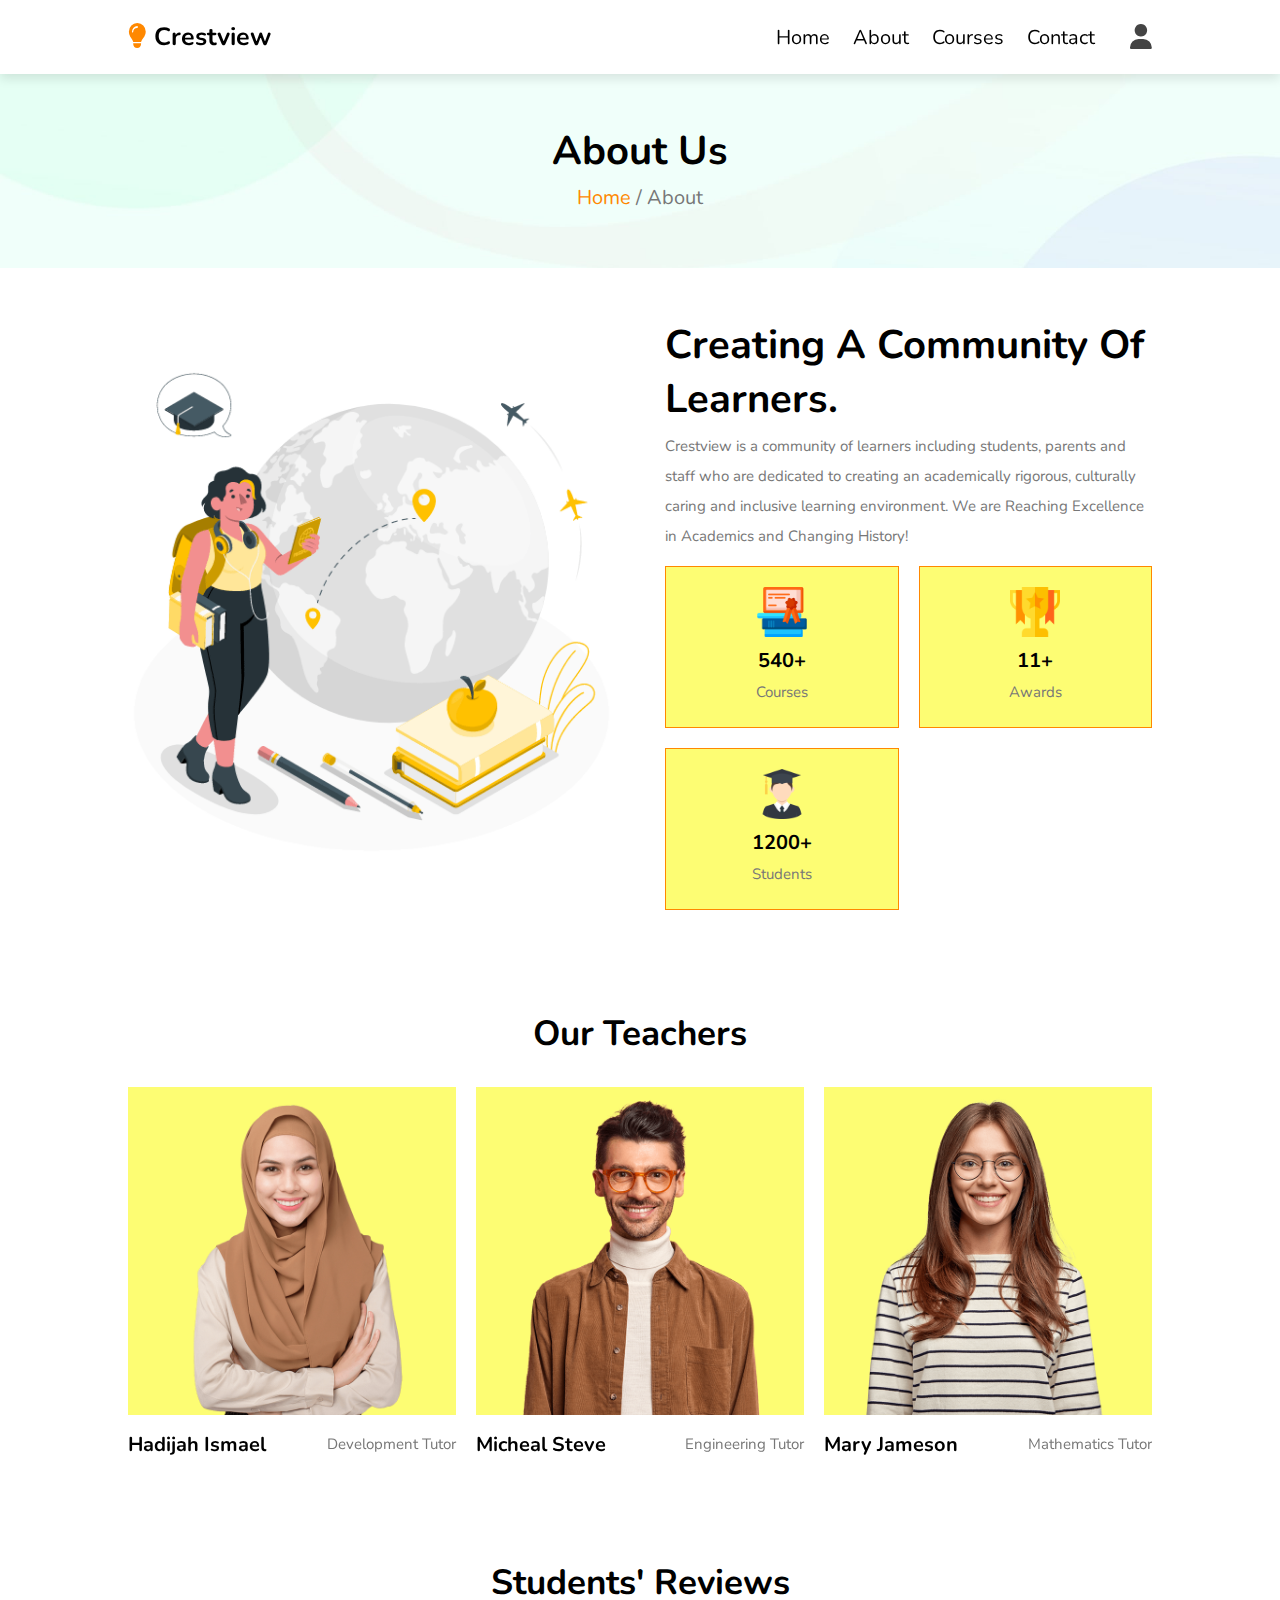
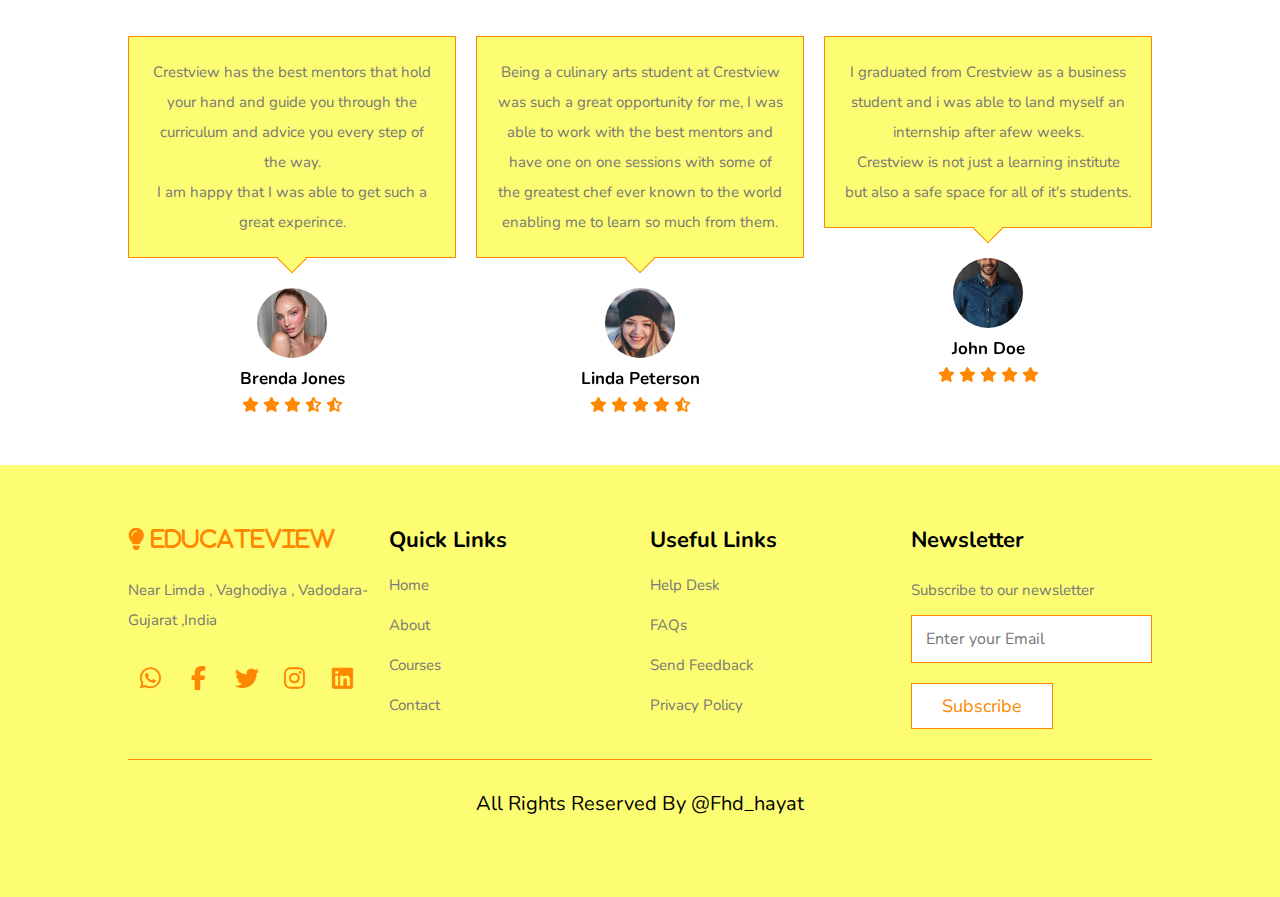
==== school-website/about.html @ 535faa91 "Lets Complete This" ====
<!DOCTYPE html>
<html lang="en">
<head>
    <meta charset="UTF-8">
    <meta http-equiv="X-UA-Compatible" content="IE=edge">
    <meta name="viewport" content="width=device-width, initial-scale=1.0">
    
    <title>SCHOOL-WEBSITE</title>

    <!-- css link -->
    <link rel="stylesheet" href="css/style.css">

     <!-- swiper css link -->
     <link rel="stylesheet" href="https://cdn.jsdelivr.net/npm/swiper@8/swiper-bundle.min.css"/>

    <!-- font awesome link -->
    <link rel="stylesheet" href="https://cdnjs.cloudflare.com/ajax/libs/font-awesome/6.2.1/css/all.min.css">
</head>
<body>
    <!-- begin header section-->
    <header class="header">
        <a href="#" class="logo">
            <i class="fas fa-lightbulb"></i> Crestview
        </a>

        <nav class="navbar">
            <div id="close-navbar" class="fas fa-times"></div>
            <a href="index.html">Home</a>
            <a href="about.html">About</a>
            <a href="courses.html">Courses</a>
            <a href="contact.html">Contact</a>
        </nav>

        <div class="icons">
            <div id="account-btn" class="fas fa-user"></div>
            <div id="menu-btn" class="fas fa-bars"></div>
        </div>
    </header>


    <!-- start account-form section -->
    <div class="account-form">

        <div id="close-form" class="fas fa-times"></div>

        <div class="buttons">
            <span class="btn active login-btn">Login</span>
            <span class="btn register-btn">Register</span>
        </div>
        <form class="login-form active" action="">
            
            <h3>Login now</h3>
            <input type="email" placeholder="Enter your email" class="box">
            <input type="password" placeholder="Enter your password" class="box">
            <div class="flex">
                <input type="checkbox" name="" id="remember-me">
                <label for="remember-me">Remember me</label>
                <a href="#">Forgot password</a>
            </div>
            <input type="submit" value="login now" class="btn">
        </form>

        <form class="register-form" action="">
            <h3>register now</h3>
            <input type="email" placeholder="Enter your email" class="box">
            <input type="password" placeholder="Enter your password" class="box">
            <input type="password" placeholder="Confirm your password" class="box">
            <input type="submit" value="Register now" class="btn">
        </form>
    </div> 
    <!-- end account-form section -->
    <!-- end header section-->

    <section class="heading-link">

        <h3>About Us</h3>
        <p><a href="index.html">Home</a> / About</p>

    </section>

    <!-- start of about section -->

    <section class="about">

        <div class="image">
            <img src="images/Study abroad.gif" alt="">
        </div>

        <div class="content">
            <h3 class="about-title">Creating a community of learners.</h3>
            <p>
                Crestview is a community of learners including students, 
                parents and staff who are dedicated to creating an academically rigorous, 
                culturally caring and inclusive learning environment. We are Reaching 
                Excellence in Academics and Changing History!
            </p>

            <div class="icons-container">
                <div class="icons">
                    <img src="images/about-icon-1.png" alt="">
                    <h3>540+</h3>
                    <span>Courses</span>
                </div>

                <div class="icons">
                    <img src="images/about-icon-2.png" alt="">
                    <h3>11+</h3>
                    <span>Awards</span>
                </div>
          
                <div class="icons">
                    <img src="images/about-icon-3.png" alt="">
                    <h3>1200+</h3>
                    <span>Students</span>
                </div>
            </div>

        </div>

    </section>

    <!-- start of about section -->


    <!-- start of teacher's section -->
    
    <section class="teachers">
        <h1 class="heading">Our Teachers</h1>

        <div class="swiper teachers-slider">

            <div class="swiper-wrapper">

                <div class="swiper-slide slide">
                    <div class="image">
                        <img src="images/teacher-1.png" alt="">
                        <div class="share">
                            <a href="#" class="fab fa-facebook-f"></a>
                            <a href="#" class="fab fa-instagram"></a>
                            <a href="#" class="fab fa-twitter"></a>
                            <a href="#" class="fab fa-linkedin"></a>
                        </div>
                    </div>
                    <div class="content">
                        <h3>Hadijah Ismael</h3>
                        <span>Development Tutor</span>
                    </div>
                </div>

                <div class="swiper-slide slide">
                    <div class="image">
                        <img src="images/teacher-2.png" alt="">
                        <div class="share">
                            <a href="#" class="fab fa-facebook-f"></a>
                            <a href="#" class="fab fa-instagram"></a>
                            <a href="#" class="fab fa-twitter"></a>
                            <a href="#" class="fab fa-linkedin"></a>
                        </div>
                    </div>
                    <div class="content">
                        <h3>Micheal Steve</h3>
                        <span>Engineering Tutor</span>
                    </div>
                </div>

                <div class="swiper-slide slide">
                    <div class="image">
                        <img src="images/teacher-3.png" alt="">
                        <div class="share">
                            <a href="#" class="fab fa-facebook-f"></a>
                            <a href="#" class="fab fa-instagram"></a>
                            <a href="#" class="fab fa-twitter"></a>
                            <a href="#" class="fab fa-linkedin"></a>
                        </div>
                    </div>
                    <div class="content">
                        <h3>Mary Jameson</h3>
                        <span>Mathematics Tutor</span>
                    </div>
                </div>

                <div class="swiper-slide slide">
                    <div class="image">
                        <img src="images/teacher-4.png" alt="">
                        <div class="share">
                            <a href="#" class="fab fa-facebook-f"></a>
                            <a href="#" class="fab fa-instagram"></a>
                            <a href="#" class="fab fa-twitter"></a>
                            <a href="#" class="fab fa-linkedin"></a>
                        </div>
                    </div>
                    <div class="content">
                        <h3>Stacy Doe</h3>
                        <span>Dancing Tutor</span>
                    </div>
                </div>

                <div class="swiper-slide slide">
                    <div class="image">
                        <img src="images/teacher-5.png" alt="">
                        <div class="share">
                            <a href="#" class="fab fa-facebook-f"></a>
                            <a href="#" class="fab fa-instagram"></a>
                            <a href="#" class="fab fa-twitter"></a>
                            <a href="#" class="fab fa-linkedin"></a>
                        </div>
                    </div>
                    <div class="content">
                        <h3>James Eric</h3>
                        <span>Sciences Tutor</span>
                    </div>
                </div>

                <div class="swiper-slide slide">
                    <div class="image">
                        <img src="images/teacher-6.png" alt="">
                        <div class="share">
                            <a href="#" class="fab fa-facebook-f"></a>
                            <a href="#" class="fab fa-instagram"></a>
                            <a href="#" class="fab fa-twitter"></a>
                            <a href="#" class="fab fa-linkedin"></a>
                        </div>
                    </div>
                    <div class="content">
                        <h3>Anita Jacobs</h3>
                        <span>Design Tutor</span>
                    </div>
                </div>

            </div>

        </div>

    </section>

    <!-- end of teacher's section -->

 
    <!-- start of student review section -->

    <section class="reviews">
        <h1 class="heading">Students' Reviews</h1>

        <div class="swiper reviews-slider">

            <div class="swiper-wrapper">

                <div class="swiper-slide slide">
                    <p>
                        Crestview has the best mentors that hold your hand and guide
                        you through the curriculum and advice you every step of the way.<br/>
                        I am happy that I was able to get such a great experince.
                    </p>
                    <img src="images/pic-1.jpeg" alt="">
                    <h3>Brenda Jones</h3>

                    <div class="stars">
                        <i class="fas fa-star"></i>
                        <i class="fas fa-star"></i>
                        <i class="fas fa-star"></i>
                        <i class="fas fa-star-half-alt"></i>
                        <i class="fas fa-star-half-alt"></i>
                    </div>

                </div>

                <div class="swiper-slide slide">
                    <p>
                        Being a culinary arts student at Crestview was such a great opportunity for me, 
                        I was able to work with the best mentors and have one on one sessions with
                        some of the greatest chef ever known to the world enabling me to learn so much 
                        from them.
                    </p>
                    <img src="images/pic-2.png" alt="">
                    <h3>Linda Peterson</h3>

                    <div class="stars">
                        <i class="fas fa-star"></i>
                        <i class="fas fa-star"></i>
                        <i class="fas fa-star"></i>
                        <i class="fas fa-star"></i>
                        <i class="fas fa-star-half-alt"></i>
                    </div>

                </div>

                <div class="swiper-slide slide">
                    <p>
                        I graduated from Crestview as a business student and i was able to land myself
                        an internship after afew weeks.<br/>
                        Crestview is not just a learning institute but also a safe space for all of it's students.
                    </p>
                    <img src="images/pic-3.jpeg" alt="">
                    <h3>John Doe</h3>

                    <div class="stars">
                        <i class="fas fa-star"></i>
                        <i class="fas fa-star"></i>
                        <i class="fas fa-star"></i>
                        <i class="fas fa-star"></i>
                        <i class="fas fa-star"></i>
                    </div>

                </div>

                <div class="swiper-slide slide">
                    <p>
                        I joined the Software Engineering program at Crestview and I was lucky to be one 
                        of the top in my module and I ended up being a mentor at Crestview, life has never 
                        been the same for me since then. I really enjoy my work here at Crestview.
                    </p>
                    <img src="images/pic-4.png" alt="">
                    <h3>Beverly Mary</h3>

                    <div class="stars">
                        <i class="fas fa-star"></i>
                        <i class="fas fa-star"></i>
                        <i class="fas fa-star"></i>
                        <i class="fas fa-star"></i>
                        <i class="fas fa-star-half-alt"></i>
                    </div>

                </div>

                <div class="swiper-slide slide">
                    <p>
                       After Crestview I was able to open my own dance studio and I am able to share what 
                       I learnt in Crestview to the world.
                       I am really greatful to my mentors who were able to walk with me every step of the way.  
                    </p>
                    <img src="images/pic-5.jpeg" alt="">
                    <h3>Daniel Guzman</h3>

                    <div class="stars">
                        <i class="fas fa-star"></i>
                        <i class="fas fa-star"></i>
                        <i class="fas fa-star"></i>
                        <i class="fas fa-star"></i>
                        <i class="fas fa-star-half-alt"></i>
                    </div>

                </div>

                <div class="swiper-slide slide">
                    <p>
                        When I first joined Crestview I was abit overwhelmed because I had left my country to join the medicine course.
                        I was happy to see that there was diversity in the school and see people from different parts of the country
                        all in one place. 
                    </p>
                    <img src="images/pic-6.png" alt="">
                    <h3>Jia Huan</h3>

                    <div class="stars">
                        <i class="fas fa-star"></i>
                        <i class="fas fa-star"></i>
                        <i class="fas fa-star"></i>
                        <i class="fas fa-star"></i>
                        <i class="fas fa-star-half-alt"></i>
                    </div>

                </div>

            </div> 

        </div>

    </section>

    <!-- end of student review section -->




    <!-- start of footer section -->
    <section class="footer">
        <div class="box-container">
            <div class="box">
                <h3><i class="fas fa-lightbulb"> EducateView</i></h3>
                <p>Near Limda , Vaghodiya , Vadodara- Gujarat ,India</p>
                <div class="share">
                    <a href="#" class="fab fa-whatsapp"></a>
                    <a href="#" class="fab fa-facebook-f"></a>
                    <a href="#" class="fab fa-twitter"></a>
                    <a href="#" class="fab fa-instagram"></a>
                    <a href="#" class="fab fa-linkedin"></a>
                </div>
            </div>

            <div class="box">
                <h3>Quick links</h3>
                <a href="index.html" class="link">Home</a>
                <a href="about.html" class="link">About</a>
                <a href="courses.html" class="link">Courses</a>
                <a href="contact.html" class="link">Contact</a>
            </div>

            <div class="box">
                <h3>useful links</h3>
                <a href="#" class="link">Help Desk</a>
                <a href="#" class="link">FAQs</a>
                <a href="#" class="link">Send Feedback</a>
                <a href="#" class="link">Privacy Policy</a>
            </div>

            <div class="box">
                <h3>Newsletter</h3>
                <p>Subscribe to our newsletter</p>
                <form action="">
                    <input type="email" name="" placeholder="Enter your Email" id="" class="email">
                    <input type="submit" value="subscribe" class="btn">
                </form>
            </div>
        </div>

        <div class="credit">all rights reserved by @fhd_hayat</div>
    </section>
    <!-- end of footer section -->

    <!-- swiper js link -->
    <script src="https://cdn.jsdelivr.net/npm/swiper@8/swiper-bundle.min.js"></script>

   <!-- js file link --> 
   <script src="js/script.js"></script>
</body>
</html>
---- school-website/css/style.css ----
@import url("https://fonts.googleapis.com/css2?family=Nunito:wght@200;300;400;500;600&display=swap");
* {
  font-family: "Nunito", sans-serif;
  margin: 0;
  padding: 0;
  box-sizing: border-box;
  outline: none;
  border: none;
  text-decoration: none;
  transition: all 0.2s linear;
}

img {
  user-select: none;
}

html {
  font-size: 62.5%;
  overflow-x: hidden;
}
html::-webkit-scrollbar {
  width: 1rem;
}
html::-webkit-scrollbar-track {
  background: transparent;
}
html::-webkit-scrollbar-thumb {
  background:  rgb(255, 136, 0);;
}

section {
  padding: 5rem 10%;
}

.heading-link {
  text-align: center;
  background: url(../images/heading-bg.jpg) no-repeat;
  background-size: cover;
  background-position: center;
}
.heading-link h3 {
  font-size: 4rem;
  text-transform: capitalize;
  color: black;
}
.heading-link p {
  font-size: 2rem;
  line-height: 2;
  color: #777;
}
.heading-link p a {
  color: rgb(255, 136, 0);
}
.heading-link p a:hover {
  text-decoration: underline;
}

.heading {
  text-align: center;
  margin-bottom: 3rem;
  font-size: 3.5rem;
  text-transform: capitalize;
  color: black;
}

.btn {
  display: inline-block;
  margin-top: 1rem;
  padding: 1rem 3rem;
  font-size: 1.8rem;
  border: 0.1rem solid rgb(255, 136, 0);
  background: #fff;
  color: rgb(255, 136, 0);
  cursor: pointer;
  text-transform: capitalize;
}
.btn:hover {
  background: rgb(255, 136, 0);
  color: #fff;
  font-size: 2.1rem;
}

.header {
  position: sticky;
  top: 0;
  left: 0;
  right: 0;
  background: #fff;
  box-shadow: 0 0.5rem 1rem rgba(0, 0, 0, 0.1);
  padding: 2rem 10%;
  display: flex;
  align-items: center;
  z-index: 1000;
}
.header .logo {
  margin-right: auto;
  font-size: 2.5rem;
  text-transform: capitalize;
  color: black;
  font-weight: bolder;
}
.header .logo i {
  color: rgb(255, 136, 0);
}
.header .navbar {
  position: relative;
}
.header .navbar #close-navbar {
  position: absolute;
  top: 1.5rem;
  right: 2rem;
  font-size: 4rem;
  cursor: pointer;
  color: #444;
  display: none;
}
.header .navbar #close-navbar:hover {
  transform: rotate(90deg);
}
.header .navbar a {
  margin-right: 2rem;
  font-size: 2rem;
  text-transform: capitalize;
  color: black;
}
.header .navbar a:hover {
  color: rgb(255, 136, 0);
}
.header .icons div {
  cursor: pointer;
  font-size: 2.5rem;
  color: #444;
  margin-left: 1.5rem;
}
.header .icons div:hover {
  color: rgb(255, 136, 0);
}
.header #menu-btn {
  display: none;
}

.account-form {
  position: fixed;
  top: 0;
  right: 105%;
  width: 35rem;
  background: #fff;
  display: flex;
  flex-flow: column;
  gap: 2rem;
  justify-content: center;
  height: 100%;
  z-index: 1200;
  padding: 2rem;
  text-align: center;
}
.account-form.active {
  box-shadow: 0 0 0 100vw rgba(0, 0, 0, 0.8);
  right: 0;
}
.account-form #close-form {
  position: absolute;
  top: 1.5rem;
  right: 2.5rem;
  font-size: 4rem;
  cursor: pointer;
  color: #444;
}
.account-form #close-form:hover {
  transform: rotate(90deg);
}
.account-form form {
  border: 0.1rem solid rgb(255, 136, 0);
  padding: 2rem;
  display: none;
}
.account-form form.active {
  display: block;
}
.account-form form h3 {
  font-size: 2.5rem;
  text-transform: capitalize;
  color: black;
  padding-bottom: 0.5rem;
  text-transform: uppercase;
}
.account-form form .box {
  width: 100%;
  border: 0.1rem solid rgb(255, 136, 0);
  padding: 1.2rem 1.4rem;
  font-size: 1.6rem;
  margin: 0.7rem 0;
}
.account-form form .flex {
  padding: 1rem 0;
  display: flex;
  align-items: center;
  gap: 0.5rem;
}
.account-form form .flex label {
  font-size: 1.5rem;
  color: #777;
  cursor: pointer;
}
.account-form form .flex a {
  font-size: 1.5rem;
  color: #777;
  margin-left: auto;
}
.account-form form .flex a:hover {
  text-decoration: underline;
  color: rgb(255, 136, 0);
}
.account-form form .btn {
  width: 100%;
}
.account-form .buttons .btn {
  margin: 0 0.8rem;
}
.account-form .buttons .btn.active {
  background: rgb(255, 136, 0);
  color: #fff;
}

.home {
  padding: 0;
}
.home .swiper-slide {
  display: flex;
  align-items: center;
  height: 60rem;
  background-size: cover !important;
  background-position: center !important;
}
.home .swiper-slide .content {
  width: 50rem;
}
.home .swiper-slide .content h3 {
  font-size: 5rem;
  text-transform: capitalize;
  color: black;
  color: #fff;
}
.home .swiper-slide .content p {
  font-size: 1.6rem;
  line-height: 2;
  color: #777;
  color: #eee;
  padding: 3rem 0;
}

.subjects .box-container {
  display: grid;
  grid-template-columns: repeat(auto-fit, minmax(15rem, 1fr));
  gap: 2rem;
}
.subjects .box-container .box {
  padding: 3rem 2rem;
  text-align: center;
  border: 0.1rem solid rgb(255, 136, 0);
  cursor: pointer;
}
.subjects .box-container .box:hover {
  transition: 0.5sec ease-in-out;
  background: rgb(253, 253, 115);
}
.subjects .box-container .box:hover h3 {
  font-size: 2rem;
  text-transform: capitalize;
  color: black;
}
.subjects .box-container .box img {
  height: 8rem;
  margin-bottom: 0.5rem;
}
.subjects .box-container .box h3 {
  font-size: 1.5rem;
  text-transform: capitalize;
  color: black;
  padding: 0.5rem 0;
}
.subjects .box-container .box p {
  font-size: 1.5rem;
  text-transform: capitalize;
  color: black;
}

.home-courses .slide {
  text-align: center;
  position: relative;
  background: rgb(253, 253, 115);
  overflow: hidden;
}
.home-courses .slide:hover .content {
  bottom: 0;
}
.home-courses .slide .image {
  padding: 2rem;
}
.home-courses .slide .image img {
  width: 100%;
  margin-bottom: 1.5rem;
}
.home-courses .slide .image h3 {
  font-size: 2rem;
  text-transform: capitalize;
  color: black;
}
.home-courses .slide .content {
  position: absolute;
  bottom: 100%;
  right: 0;
  left: 0;
  background: rgb(255, 136, 0);
  padding: 1rem 2rem;
}
.home-courses .slide .content h3 {
  font-size: 2rem;
  text-transform: capitalize;
  color: black;
  color: #fff;
}
.home-courses .slide .content p {
  font-size: 1.5rem;
  line-height: 2;
  color: #777;
  padding: 0.5rem 0;
  color: #eee;
}
.home-courses .slide .content .btn:hover {
  background: #444;
}

.about {
  display: flex;
  align-items: center;
  flex-wrap: wrap;
  gap: 5rem;
}
.about .image {
  flex: 1 1 40rem;
}
.about .image img {
  width: 100%;
}
.about .content {
  flex: 1 1 40rem;
}
.about .content .about-title {
  font-size: 4rem;
  text-transform: capitalize;
  color: black;
}
.about .content p {
  font-size: 1.5rem;
  line-height: 2;
  color: #777;
  padding: 0.5rem 0;
}
.about .content .icons-container {
  margin-top: 1rem;
  display: grid;
  grid-template-columns: repeat(auto-fit, minmax(15rem, 1fr));
  gap: 2rem;
}
.about .content .icons-container .icons {
  text-align: center;
  padding: 2rem 1rem;
  border: 0.1rem solid rgb(255, 136, 0);
  background: rgb(253, 253, 115);
}
.about .content .icons-container .icons img {
  height: 5rem;
  margin-bottom: 0.3rem;
}
.about .content .icons-container .icons h3 {
  padding: 0.3rem 0;
  font-size: 2rem;
  text-transform: capitalize;
  color: black;
}
.about .content .icons-container .icons span {
  font-size: 1.5rem;
  line-height: 2;
  color: #777;
}

.teachers .slide {
  text-align: center;
}
.teachers .slide:hover .image img {
  background: rgb(255, 136, 0);
}
.teachers .slide:hover .image .share {
  bottom: 0;
}
.teachers .slide .image {
  position: relative;
  overflow: hidden;
}
.teachers .slide .image img {
  background: rgb(253, 253, 115);
  width: 100%;
}
.teachers .slide .image .share {
  position: absolute;
  bottom: -10rem;
  left: 0;
  right: 0;
  background: rgba(0, 0, 0, 0.8);
  padding: 2rem;
}
.teachers .slide .image .share a {
  font-size: 2rem;
  margin: 0 1rem;
  color: #fff;
}
.teachers .slide .image .share a:hover {
  color: rgb(255, 136, 0);
  font-size: 2.5rem;
}
.teachers .slide .content {
  display: flex;
  padding-top: 1rem;
  align-items: center;
  justify-content: space-between;
}
.teachers .slide .content h3 {
  font-size: 2rem;
  text-transform: capitalize;
  color: black;
}
.teachers .slide .content span {
  font-size: 1.5rem;
  line-height: 2;
  color: #777;
}

.reviews .slide {
  text-align: center;
}
.reviews .slide p {
  font-size: 1.5rem;
  line-height: 2;
  color: #777;
  position: relative;
  background: rgb(253, 253, 115);
  border: 0.1rem solid rgb(255, 136, 0);
  margin-bottom: 3rem;
  padding: 2rem;
  user-select: none;
}
.reviews .slide p::before {
  content: "";
  position: absolute;
  bottom: -1.2rem;
  left: 50%;
  transform: translateX(-50%) rotate(45deg);
  background: rgb(253, 253, 115);
  border-bottom: 0.1rem solid rgb(255, 136, 0);
  border-right: 0.1rem solid rgb(255, 136, 0);
  height: 2rem;
  width: 2rem;
}
.reviews .slide img {
  height: 7rem;
  width: 7rem;
  border-radius: 50%;
  object-fit: cover;
}
.reviews .slide h3 {
  font-size: 1.7rem;
  text-transform: capitalize;
  color: black;
  padding: 0.5rem 0;
}
.reviews .slide .stars {
  font-size: 1.5rem;
  color: rgb(255, 136, 0);
}

.courses .box-container {
  display: grid;
  grid-template-columns: repeat(auto-fit, minmax(30rem, 1fr));
  gap: 2rem;
}
.courses .box-container .box:hover .image img {
  transform: scale(1.1);
}
.courses .box-container .box:hover .image h3 {
  font-size: 1.5rem;
  text-transform: capitalize;
  color: black;
  position: absolute;
  top: 1rem;
  left: 1.5rem;
  padding: 0.5rem 1.5rem;
  background: #fff;
}
.courses .box-container .box.hide {
  display: none;
}
.courses .box-container .box .image {
  height: 25rem;
  overflow: hidden;
  position: relative;
}
.courses .box-container .box .image img {
  height: 100%;
  width: 100%;
  object-fit: cover;
}
.courses .box-container .box .content {
  padding: 2rem;
  text-align: center;
  border: 0.1rem solid rgb(255, 136, 0);
}
.courses .box-container .box .content h3 {
  font-size: 2rem;
  text-transform: capitalize;
  color: black;
}
.courses .box-container .box .content p {
  padding: 1rem 0;
  font-size: 1.5rem;
  line-height: 2;
  color: #777;
}
.courses .box-container .box .content .icons {
  display: flex;
  align-items: center;
  justify-content: space-between;
  margin-top: 2rem;
  padding: 2rem;
  border-top: 0.1rem solid rgb(255, 136, 0);
}
.courses .box-container .box .content .icons span {
  font-size: 1.5rem;
  text-transform: capitalize;
  color: black;
}
.courses .box-container .box .content .icons span i {
  color: rgb(255, 136, 0);
  padding-right: 0.5rem;
}
.courses .load-more {
  margin-top: 2rem;
  text-align: center;
}

.contact .icons-container {
  display: grid;
  grid-template-columns: repeat(auto-fit, minmax(20rem, 1fr));
  gap: 2rem;
  margin-bottom: 3rem;
}
.contact .icons-container .icons {
  text-align: center;
  padding: 3rem 2rem;
  border: 0.1rem solid rgb(255, 136, 0);
  background: rgb(253, 253, 115);
}
.contact .icons-container .icons i {
  height: 6rem;
  width: 6rem;
  line-height: 6rem;
  font-size: 2rem;
  border-radius: 50%;
  margin-bottom: 0.5rem;
  color: #fff;
  background: rgb(255, 136, 0);
}
.contact .icons-container .icons h3 {
  font-size: 2rem;
  text-transform: capitalize;
  color: black;
  padding: 0.5rem 0;
}
.contact .icons-container .icons p {
  font-size: 1.5rem;
  line-height: 2;
  color: #777;
}
.contact .row {
  display: flex;
  align-items: center;
  flex-wrap: wrap;
  gap: 2rem;
}
.contact .row .image {
  flex: 1 1 40rem;
}
.contact .row .image img {
  width: 100%;
}
.contact .row form {
  flex: 1 1 40rem;
  border: 0.1rem solid rgb(255, 136, 0);
  padding: 2rem;
}
.contact .row form h3 {
  font-size: 2.5rem;
  text-transform: capitalize;
  color: black;
  padding-bottom: 1rem;
}
.contact .row form .box {
  width: 100%;
  padding: 1.2rem 1.4rem;
  border: 0.1rem solid rgb(255, 136, 0);
  font-size: 1.6rem;
  margin: 0.7rem 0;
}
.contact .row form textarea {
  height: 13rem;
  resize: none;
}

.faq .accordion-container {
  display: flex;
  flex-wrap: wrap;
  gap: 2rem;
  align-items: flex-start;
}
.faq .accordion-container .accordion {
  flex: 1 1 40rem;
  border: 0.1rem solid rgb(255, 136, 0);
}
.faq .accordion-container .accordion.active .accordion-heading {
  background: rgb(255, 136, 0);
}
.faq .accordion-container .accordion.active .accordion-heading h3 {
  color: #fff;
}
.faq .accordion-container .accordion.active .accordion-heading i {
  color: #fff;
  transform: rotate(180deg);
}
.faq .accordion-container .accordion.active .accordion-content {
  display: block;
}
.faq .accordion-container .accordion .accordion-heading {
  display: flex;
  align-items: center;
  justify-content: space-between;
  gap: 1rem;
  cursor: pointer;
  padding: 1.5rem;
}
.faq .accordion-container .accordion .accordion-heading h3 {
  font-size: 2rem;
  text-transform: capitalize;
  color: black;
}
.faq .accordion-container .accordion .accordion-heading i {
  font-size: 2rem;
  color: rgb(255, 136, 0);
}
.faq .accordion-container .accordion .accordion-content {
  padding: 1.5rem;
  font-size: 1.5rem;
  line-height: 2;
  color: #777;
  border-top: 0.1rem solid rgb(255, 136, 0);
  display: none;
}

.footer {
  background: rgb(253, 253, 115);
}
.footer .box-container {
  display: grid;
  grid-template-columns: repeat(auto-fit, minmax(23rem, 1fr));
  gap: 2rem;
}
.footer .box-container .box h3 {
  font-size: 2.2rem;
  text-transform: capitalize;
  color: black;
  padding: 1rem 0;
}
.footer .box-container .box h3 i {
  color: rgb(255, 136, 0);
}
.footer .box-container .box .share {
  margin-top: 1rem;
}
.footer .box-container .box .share a {
  height: 4.5rem;
  width: 4.5rem;
  line-height: 4.5rem;
  font-size: 2.4rem;
  color: rgb(255, 136, 0);
  text-align: center;
}
.footer .box-container .box .share a:hover {
  color: #fff;
  font-size: 3rem;
  animation: 0.5s ease-in-out;
}
.footer .box-container .box .link {
  font-size: 1.5rem;
  line-height: 2;
  color: #777;
  padding: 0.5rem 0;
  display: block;
}
.footer .box-container .box .link:hover {
  color: rgb(255, 136, 0);
  text-decoration: underline;
}
.footer .box-container .box p {
  font-size: 1.5rem;
  line-height: 2;
  color: #777;
  padding: 1rem 0;
}
.footer .box-container .box .email {
  width: 100%;
  padding: 1.2rem 1.4rem;
  font-size: 1.6rem;
  border: 0.1rem solid rgb(255, 136, 0);
  margin-bottom: 1rem;
}
.footer .credit {
  text-align: center;
  margin-top: 3rem;
  padding: 3rem;
  font-size: 2rem;
  text-transform: capitalize;
  color: black;
  border-top: 0.1rem solid rgb(255, 136, 0);
}

@media (max-width: 1200px) {
  .header {
    padding: 2rem 5%;
  }
  section {
    padding: 3rem 5%;
  }
}
@media (max-width: 991px) {
  html {
    font-size: 55%;
  }
  .header {
    padding: 2rem;
  }
  section {
    padding: 3rem 2rem;
  }
}
@media (max-width: 768px) {
  .header #menu-btn {
    display: inline-block;
  }
  .header .navbar {
    position: fixed;
    top: 0;
    right: -105%;
    width: 30rem;
    background: #fff;
    height: 100%;
    display: flex;
    flex-flow: column;
    justify-content: center;
    z-index: 1200;
  }
  .header .navbar #close-navbar {
    display: block;
  }
  .header .navbar.active {
    box-shadow: 0 0 0 100vw rgba(0, 0, 0, 0.8);
    right: 0;
  }
  .header .navbar a {
    display: block;
    margin: 1rem 0;
    text-align: center;
    font-size: 3rem;
  }
  .home .slide .content {
    font-size: 2.4rem;
  }
}
@media (max-width: 450px) {
  html {
    font-size: 50%;
  }
  .heading {
    font-size: 3rem;
  }
  .about .content .about-title {
    font-size: 4rem;
  }
}/*# sourceMappingURL=style.css.map */
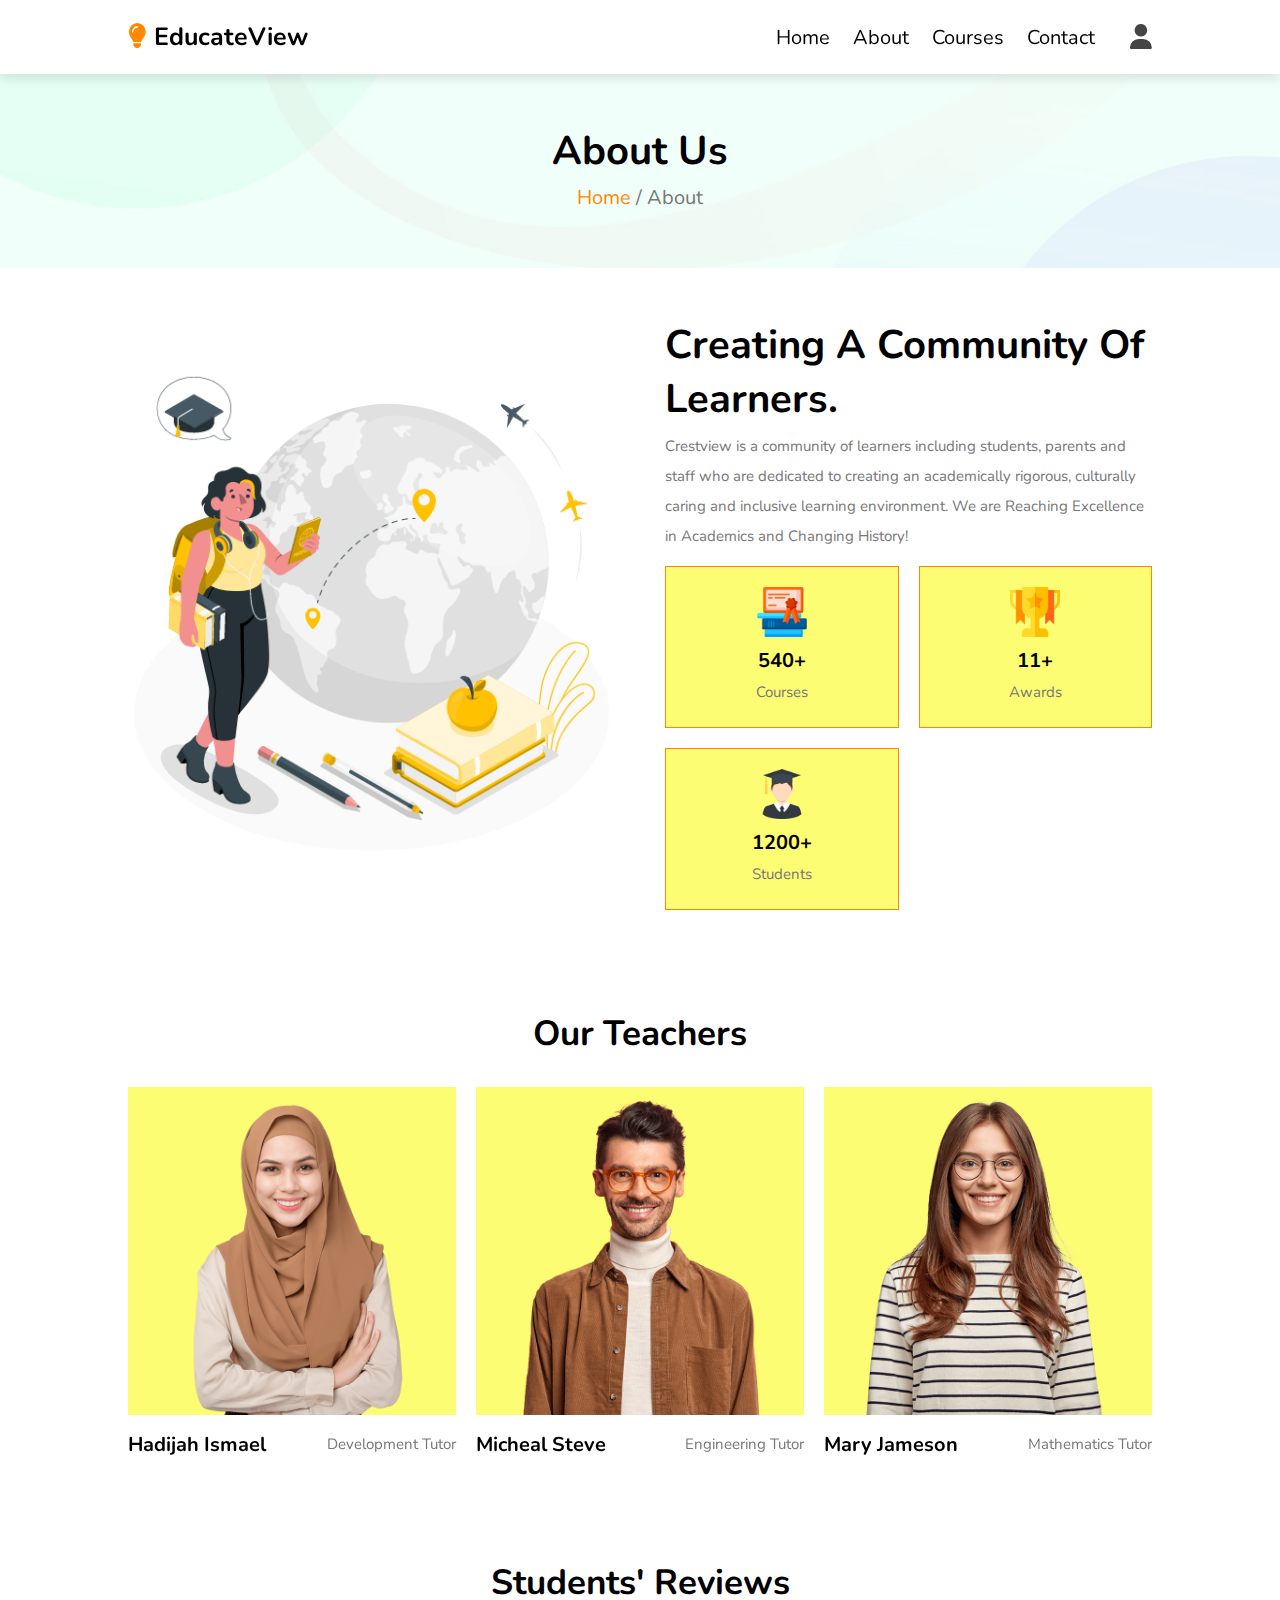
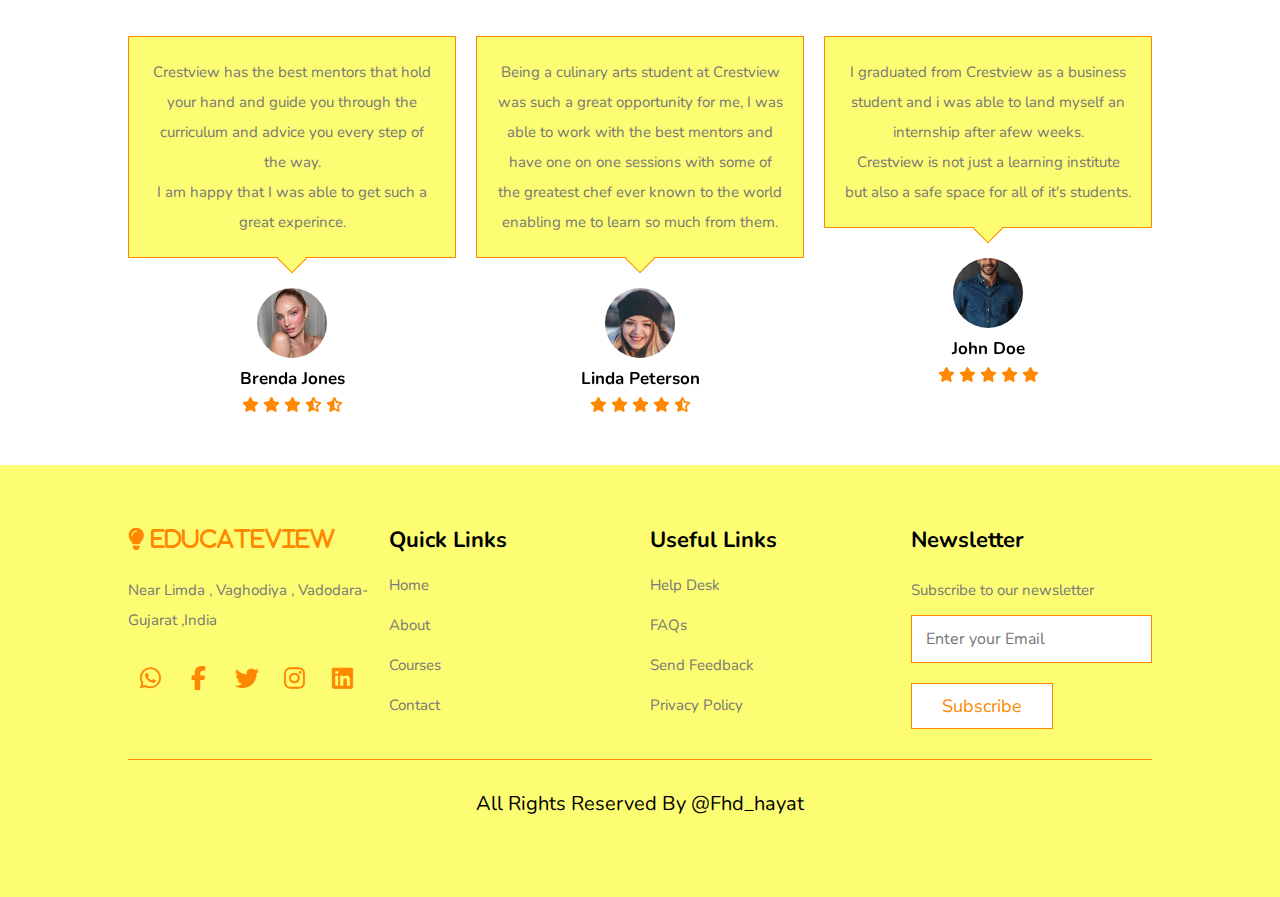
==== commit 9e239497: "Update about.html" ====
--- a/school-website/about.html
+++ b/school-website/about.html
@@ -20,7 +20,7 @@
     <!-- begin header section-->
     <header class="header">
         <a href="#" class="logo">
-            <i class="fas fa-lightbulb"></i> Crestview
+            <i class="fas fa-lightbulb"></i> EducateView
         </a>
 
         <nav class="navbar">
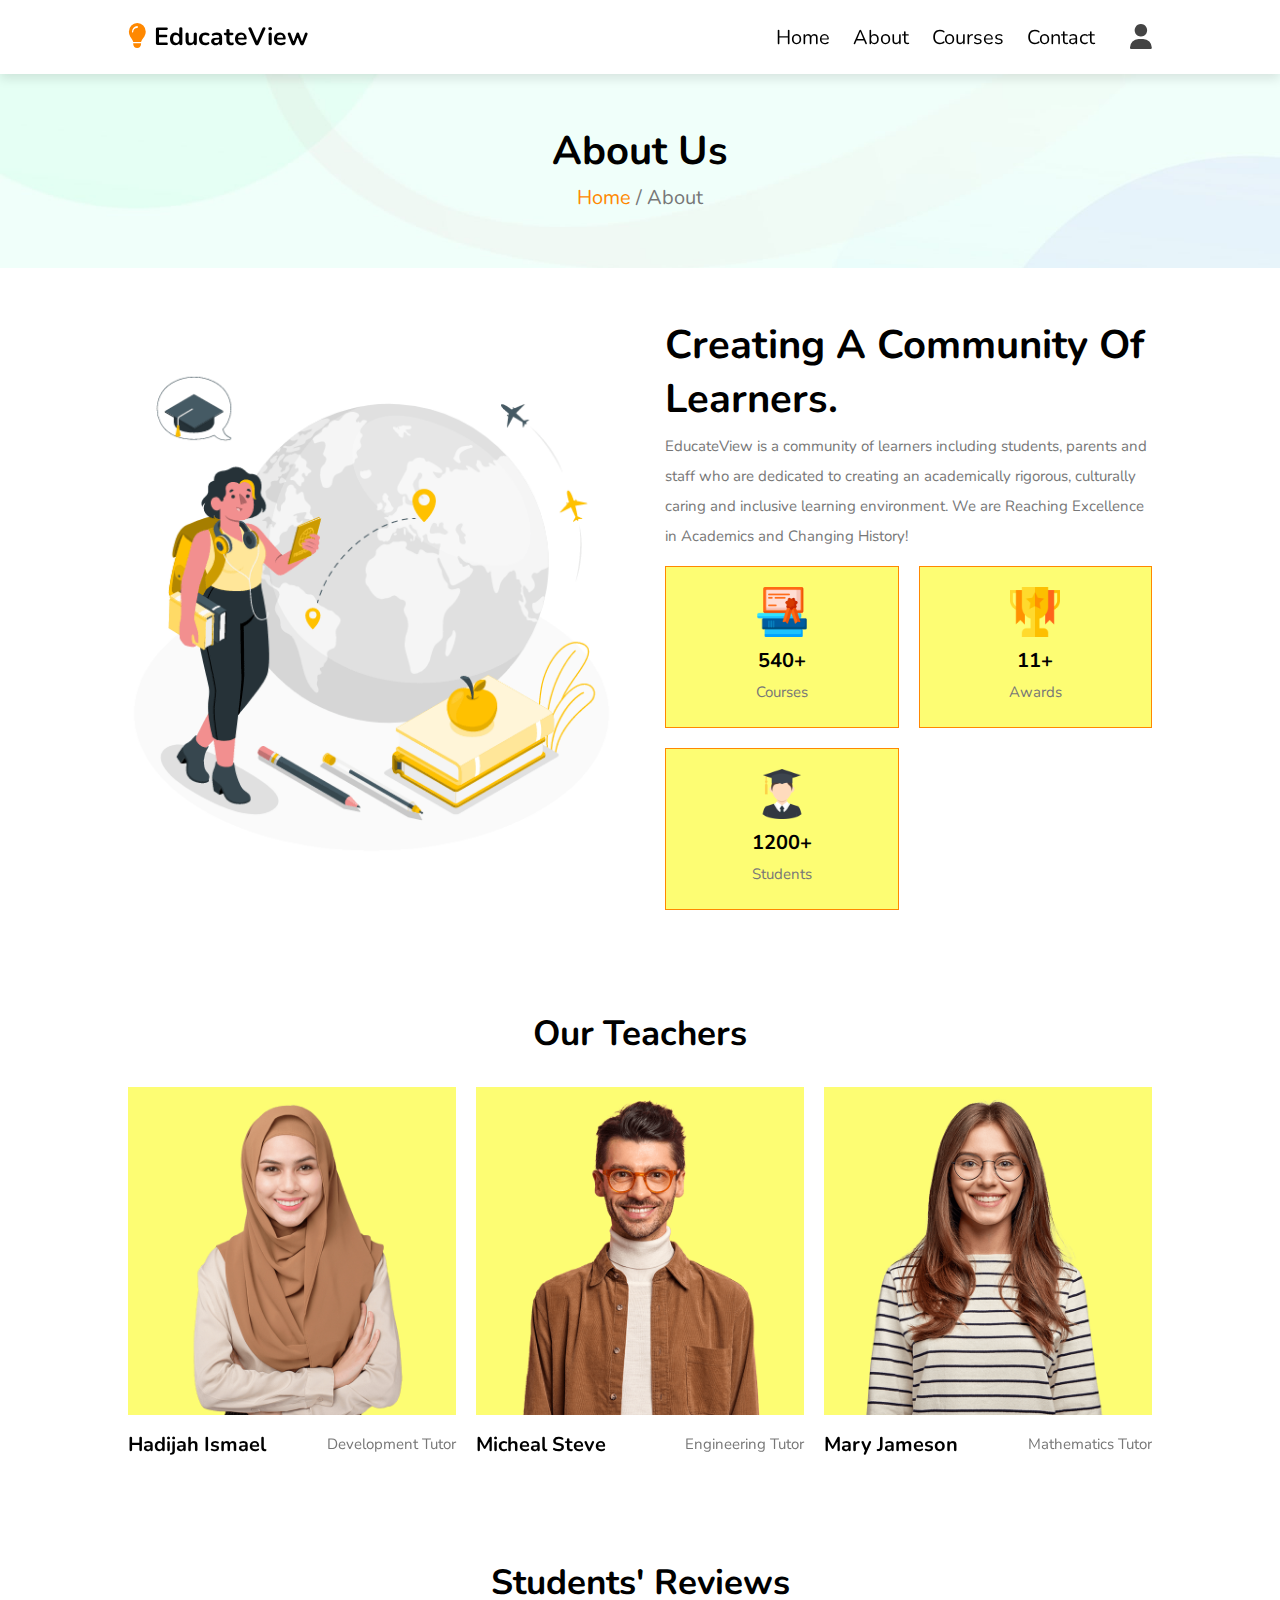
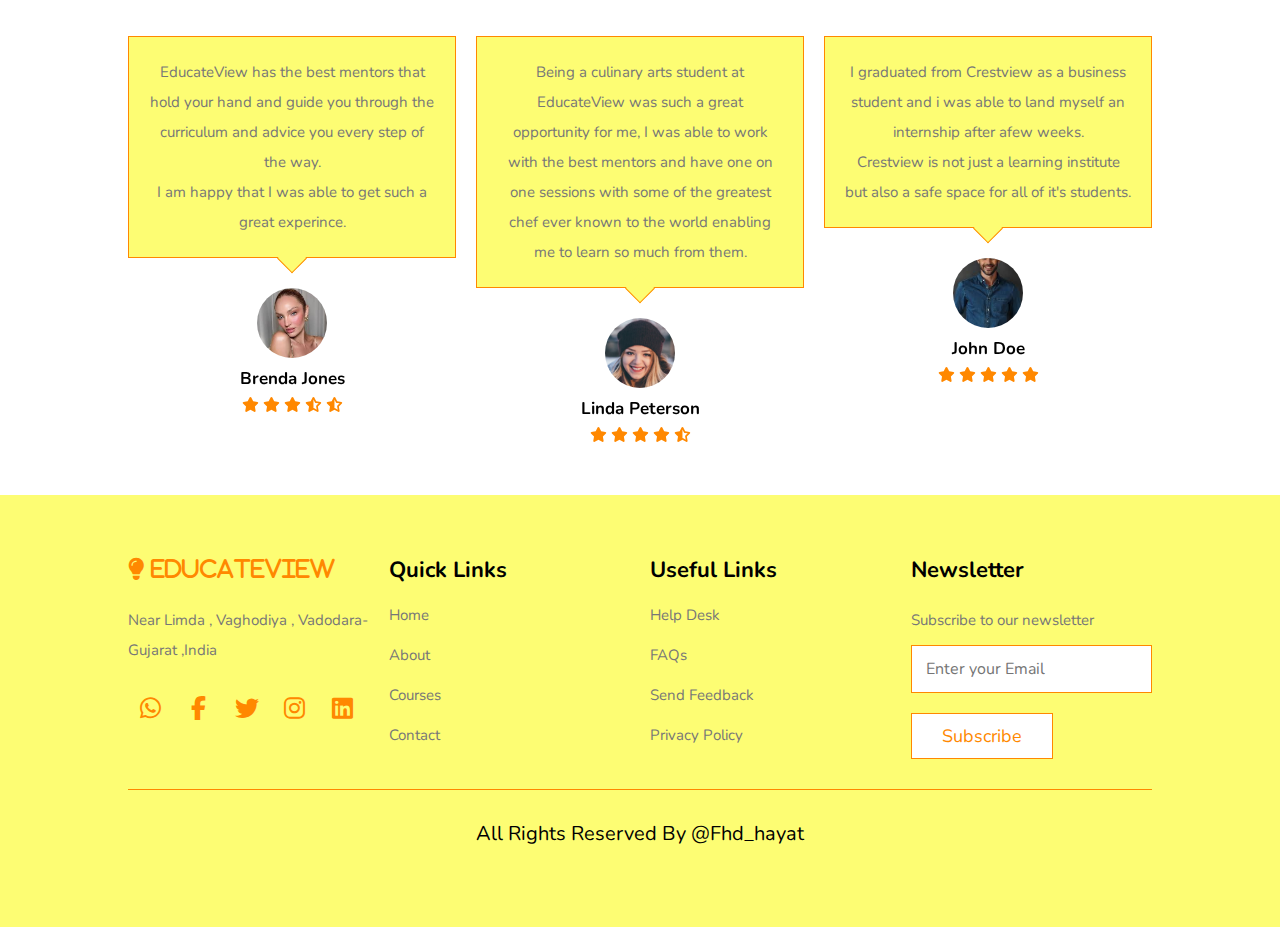
==== commit 131fc56f: "Update about.html" ====
--- a/school-website/about.html
+++ b/school-website/about.html
@@ -5,7 +5,8 @@
     <meta http-equiv="X-UA-Compatible" content="IE=edge">
     <meta name="viewport" content="width=device-width, initial-scale=1.0">
     
-    <title>SCHOOL-WEBSITE</title>
+    <title>EducateView</title>
+    <link rel="icon" type="image/png" href="favicon.webp">
 
     <!-- css link -->
     <link rel="stylesheet" href="css/style.css">
@@ -89,7 +90,7 @@
         <div class="content">
             <h3 class="about-title">Creating a community of learners.</h3>
             <p>
-                Crestview is a community of learners including students, 
+                EducateView is a community of learners including students, 
                 parents and staff who are dedicated to creating an academically rigorous, 
                 culturally caring and inclusive learning environment. We are Reaching 
                 Excellence in Academics and Changing History!
@@ -247,7 +248,7 @@
 
                 <div class="swiper-slide slide">
                     <p>
-                        Crestview has the best mentors that hold your hand and guide
+                        EducateView has the best mentors that hold your hand and guide
                         you through the curriculum and advice you every step of the way.<br/>
                         I am happy that I was able to get such a great experince.
                     </p>
@@ -266,7 +267,7 @@
 
                 <div class="swiper-slide slide">
                     <p>
-                        Being a culinary arts student at Crestview was such a great opportunity for me, 
+                        Being a culinary arts student at EducateView was such a great opportunity for me, 
                         I was able to work with the best mentors and have one on one sessions with
                         some of the greatest chef ever known to the world enabling me to learn so much 
                         from them.
@@ -305,7 +306,7 @@
 
                 <div class="swiper-slide slide">
                     <p>
-                        I joined the Software Engineering program at Crestview and I was lucky to be one 
+                        I joined the Software Engineering program at EducateView and I was lucky to be one 
                         of the top in my module and I ended up being a mentor at Crestview, life has never 
                         been the same for me since then. I really enjoy my work here at Crestview.
                     </p>
@@ -324,7 +325,7 @@
 
                 <div class="swiper-slide slide">
                     <p>
-                       After Crestview I was able to open my own dance studio and I am able to share what 
+                       After EducateView I was able to open my own dance studio and I am able to share what 
                        I learnt in Crestview to the world.
                        I am really greatful to my mentors who were able to walk with me every step of the way.  
                     </p>
@@ -343,7 +344,7 @@
 
                 <div class="swiper-slide slide">
                     <p>
-                        When I first joined Crestview I was abit overwhelmed because I had left my country to join the medicine course.
+                        When I first joined EducateView I was abit overwhelmed because I had left my country to join the medicine course.
                         I was happy to see that there was diversity in the school and see people from different parts of the country
                         all in one place. 
                     </p>
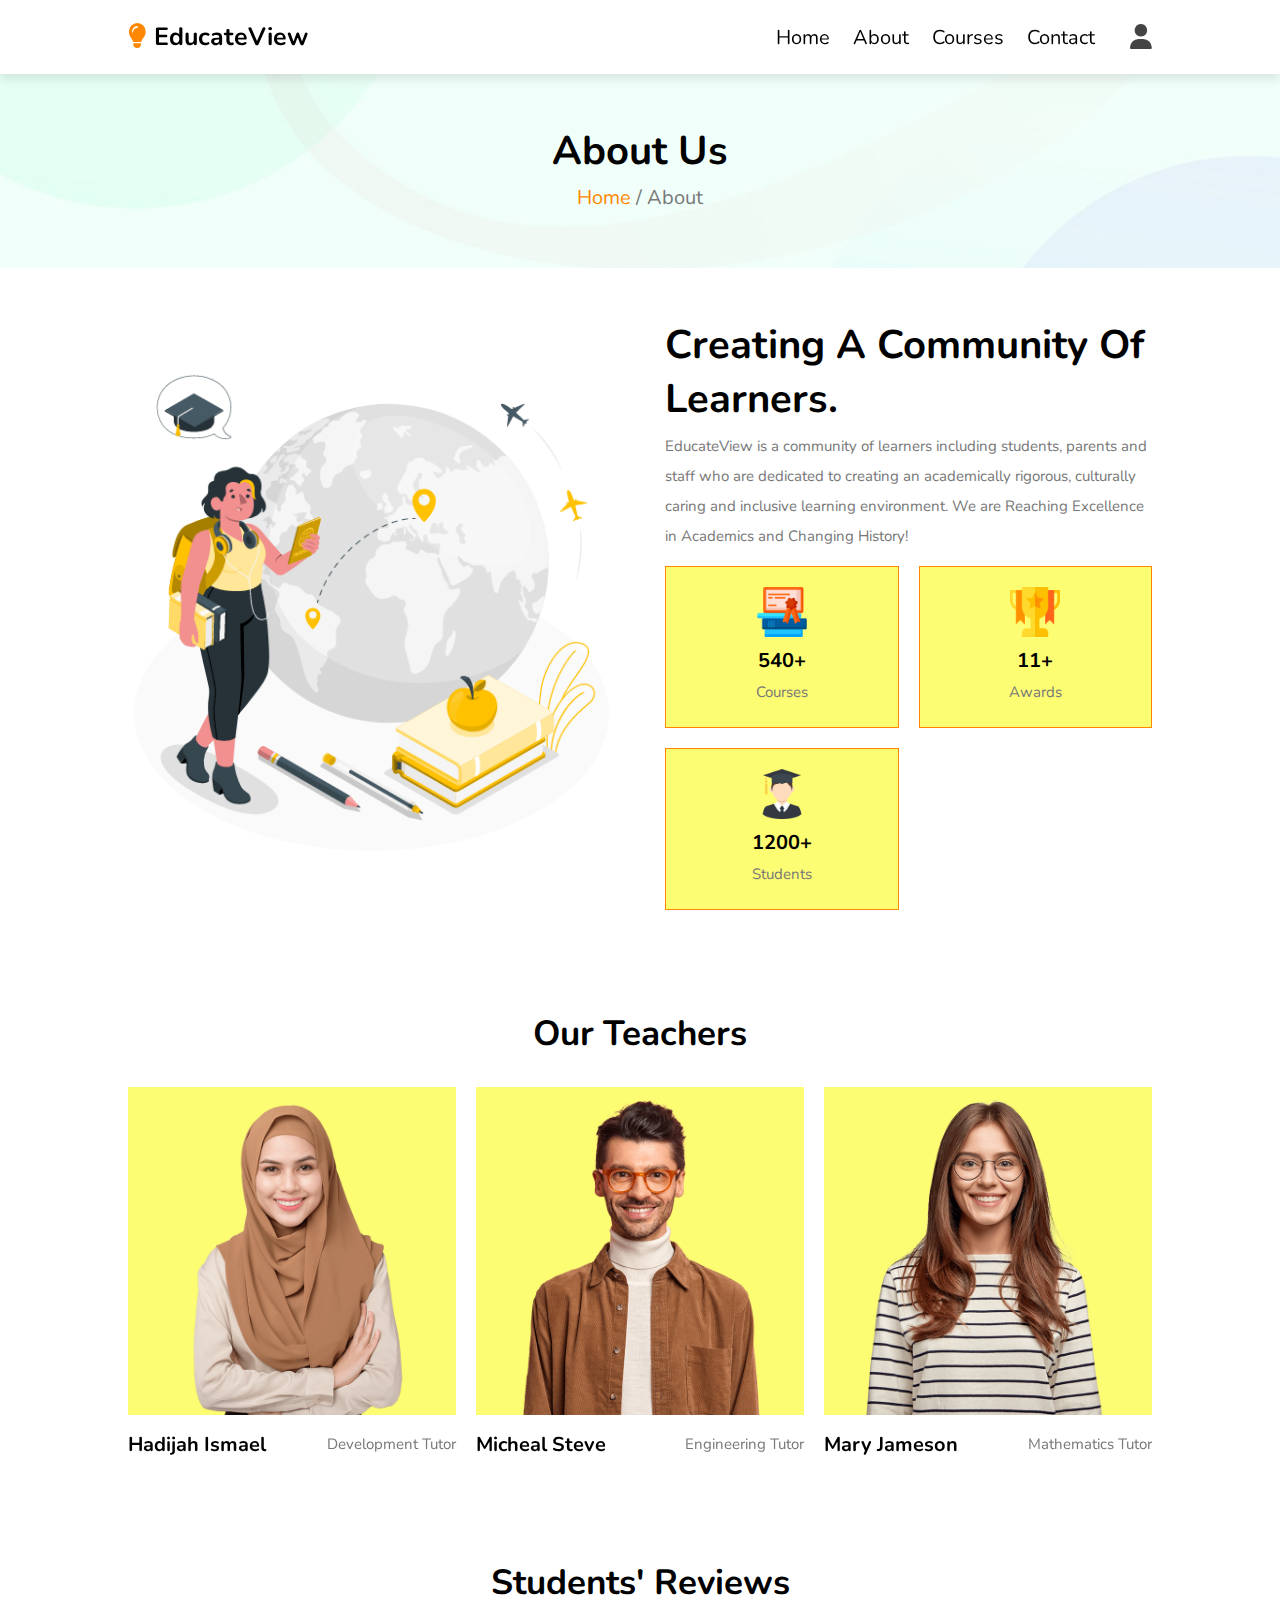
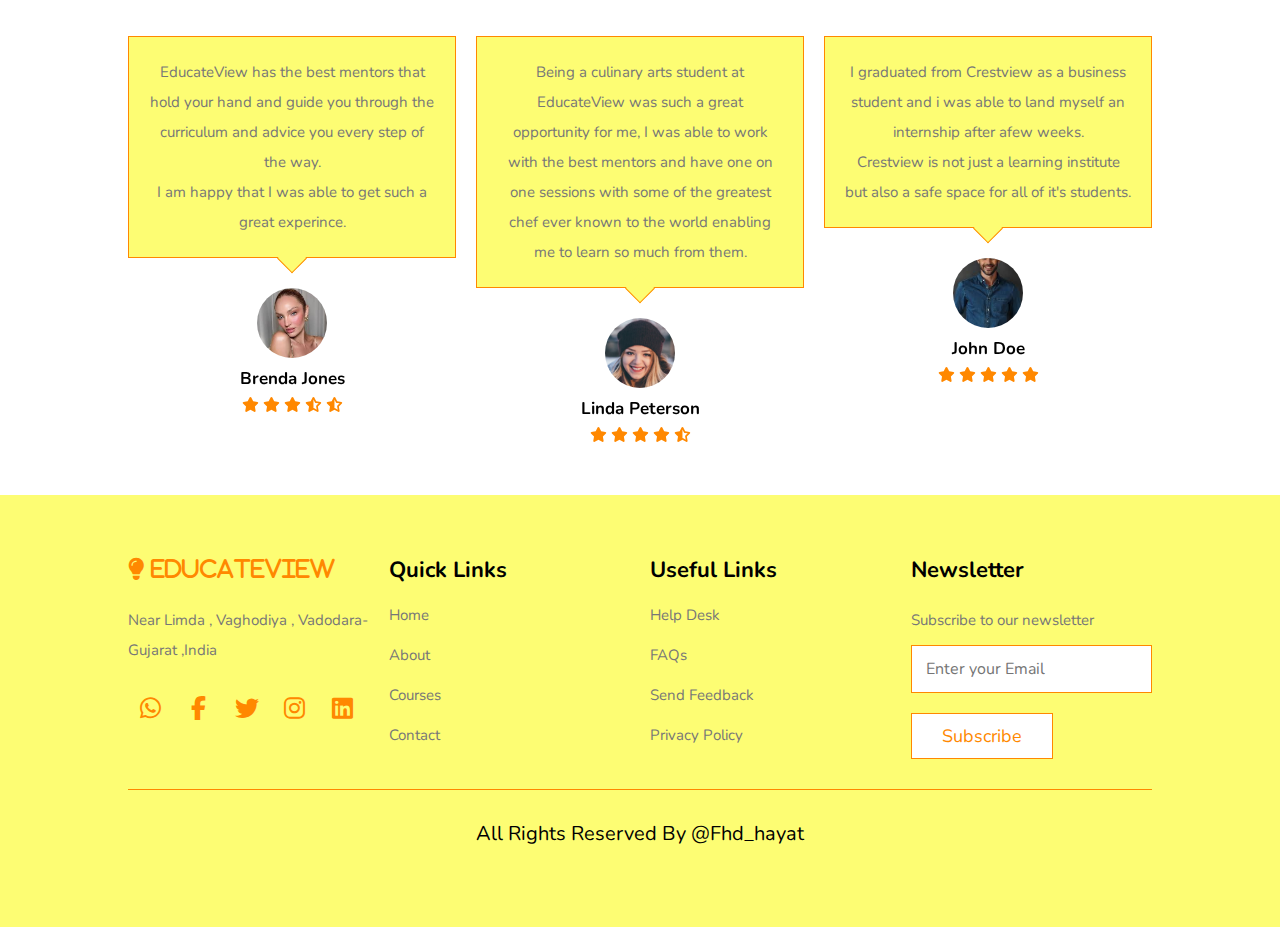
==== commit bc90bf70: "Update about.html" ====
--- a/school-website/about.html
+++ b/school-website/about.html
@@ -422,5 +422,6 @@
 
    <!-- js file link --> 
    <script src="js/script.js"></script>
+    <script src="js/scripts.js"></script>
 </body>
 </html>
